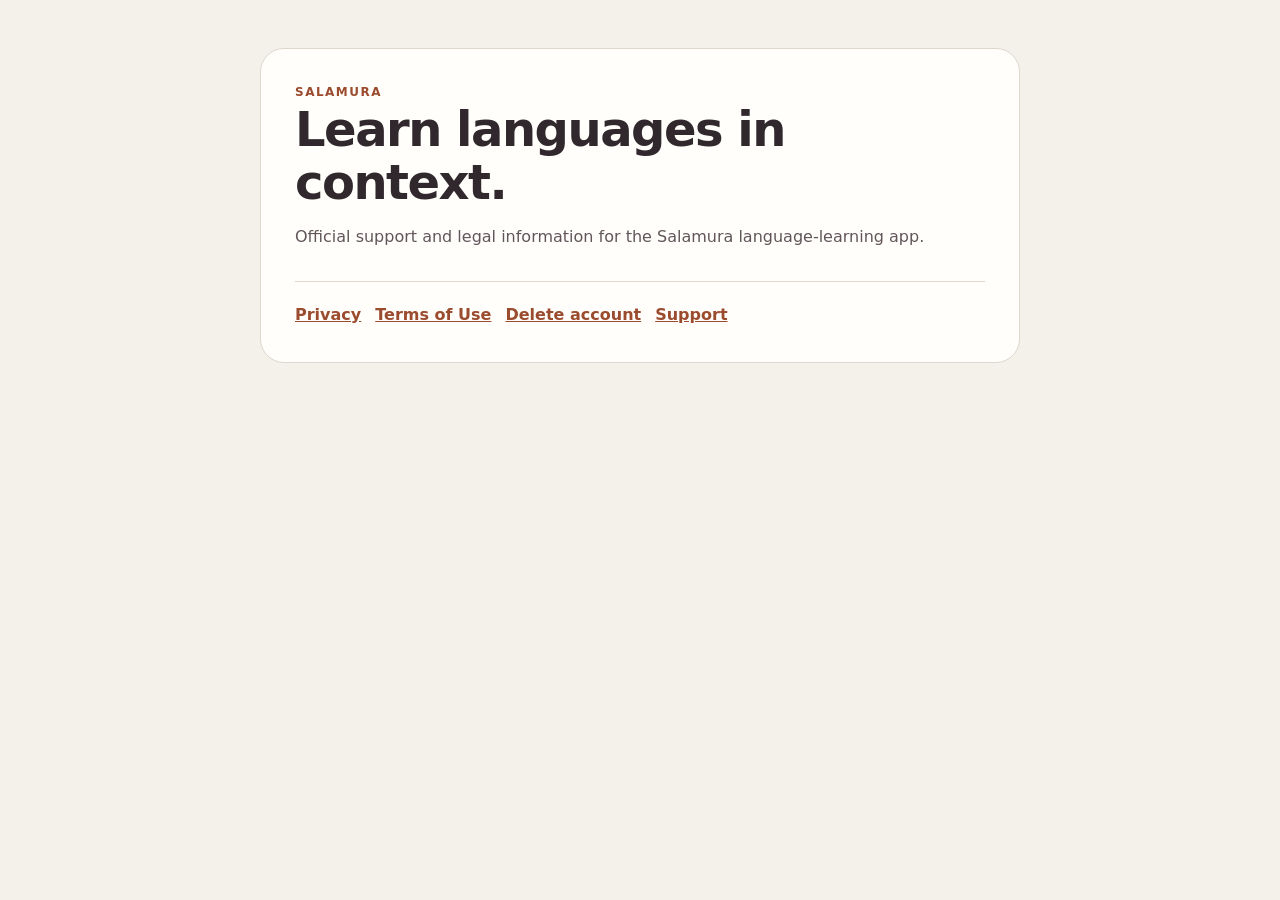
==== index.html @ 4c5d991f "Initial docs site" ====
<!doctype html><html lang="en"><head><meta charset="utf-8"><meta name="viewport" content="width=device-width,initial-scale=1"><title>Salamura</title><link rel="stylesheet" href="./_shared.css"></head><body><main><div class="brand">Salamura</div><h1>Learn languages in context.</h1><p>Official support and legal information for the Salamura language-learning app.</p><nav><a href="./privacy/">Privacy</a><a href="./terms/">Terms of Use</a><a href="./delete-account/">Delete account</a><a href="./support/">Support</a></nav></main></body></html>
---- _shared.css ----
:root{color-scheme:light;--bg:#f4f1ea;--card:#fffefa;--ink:#30282d;--muted:#62565c;--accent:#9b4b2e;--line:#ddd7cd}*{box-sizing:border-box}body{margin:0;background:var(--bg);color:var(--ink);font:16px/1.65 system-ui,-apple-system,BlinkMacSystemFont,"Segoe UI",sans-serif}main{width:min(760px,calc(100% - 32px));margin:48px auto;padding:34px;background:var(--card);border:1px solid var(--line);border-radius:24px}h1{margin:0 0 8px;font-size:clamp(32px,7vw,48px);line-height:1.1;letter-spacing:-1.5px}h2{margin-top:32px;font-size:21px}p,li{color:var(--muted)}a{color:var(--accent);font-weight:650}nav{display:flex;flex-wrap:wrap;gap:14px;margin-top:30px;padding-top:20px;border-top:1px solid var(--line)}.brand{font-weight:800;color:var(--accent);text-transform:uppercase;letter-spacing:1.5px;font-size:12px}.updated{font-size:13px;color:var(--muted)}@media(max-width:560px){main{margin:16px auto;padding:24px;border-radius:18px}}
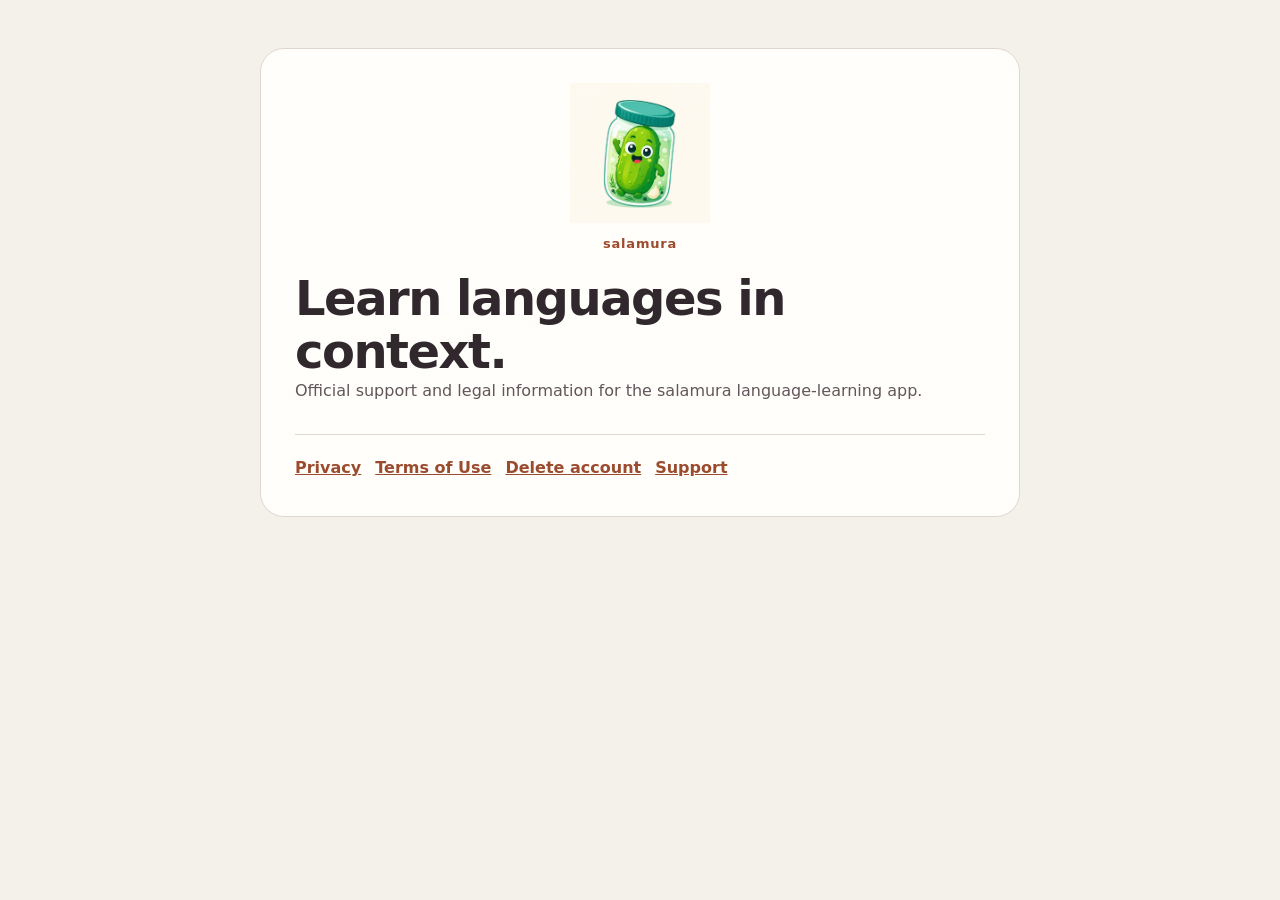
==== commit 33416657: "Add centered salamura logo" ====
--- a/index.html
+++ b/index.html
@@ -1 +1 @@
-<!doctype html><html lang="en"><head><meta charset="utf-8"><meta name="viewport" content="width=device-width,initial-scale=1"><title>Salamura</title><link rel="stylesheet" href="./_shared.css"></head><body><main><div class="brand">Salamura</div><h1>Learn languages in context.</h1><p>Official support and legal information for the Salamura language-learning app.</p><nav><a href="./privacy/">Privacy</a><a href="./terms/">Terms of Use</a><a href="./delete-account/">Delete account</a><a href="./support/">Support</a></nav></main></body></html>
+<!doctype html><html lang="en"><head><meta charset="utf-8"><meta name="viewport" content="width=device-width,initial-scale=1"><title>salamura</title><link rel="stylesheet" href="./_shared.css"></head><body><main><header class="hero"><img class="logo" src="./logo.png" alt="salamura logo"><div class="brand">salamura</div></header><h1 class="page-title">Learn languages in context.</h1><p class="lead">Official support and legal information for the salamura language-learning app.</p><nav><a href="./privacy/">Privacy</a><a href="./terms/">Terms of Use</a><a href="./delete-account/">Delete account</a><a href="./support/">Support</a></nav></main></body></html>
--- a/_shared.css
+++ b/_shared.css
@@ -1 +1 @@
-:root{color-scheme:light;--bg:#f4f1ea;--card:#fffefa;--ink:#30282d;--muted:#62565c;--accent:#9b4b2e;--line:#ddd7cd}*{box-sizing:border-box}body{margin:0;background:var(--bg);color:var(--ink);font:16px/1.65 system-ui,-apple-system,BlinkMacSystemFont,"Segoe UI",sans-serif}main{width:min(760px,calc(100% - 32px));margin:48px auto;padding:34px;background:var(--card);border:1px solid var(--line);border-radius:24px}h1{margin:0 0 8px;font-size:clamp(32px,7vw,48px);line-height:1.1;letter-spacing:-1.5px}h2{margin-top:32px;font-size:21px}p,li{color:var(--muted)}a{color:var(--accent);font-weight:650}nav{display:flex;flex-wrap:wrap;gap:14px;margin-top:30px;padding-top:20px;border-top:1px solid var(--line)}.brand{font-weight:800;color:var(--accent);text-transform:uppercase;letter-spacing:1.5px;font-size:12px}.updated{font-size:13px;color:var(--muted)}@media(max-width:560px){main{margin:16px auto;padding:24px;border-radius:18px}}
+:root{color-scheme:light;--bg:#f4f1ea;--card:#fffefa;--ink:#30282d;--muted:#62565c;--accent:#9b4b2e;--line:#ddd7cd}*{box-sizing:border-box}body{margin:0;background:var(--bg);color:var(--ink);font:16px/1.65 system-ui,-apple-system,BlinkMacSystemFont,"Segoe UI",sans-serif}main{width:min(760px,calc(100% - 32px));margin:48px auto;padding:34px;background:var(--card);border:1px solid var(--line);border-radius:24px}.hero{display:flex;flex-direction:column;align-items:center;text-align:center;gap:10px;margin-bottom:18px}.logo{width:min(140px,34vw);height:auto;display:block}.brand{font-weight:800;color:var(--accent);text-transform:none;letter-spacing:.8px;font-size:13px}.page-title{margin:0;font-size:clamp(32px,7vw,48px);line-height:1.1;letter-spacing:-1.5px}.lead{margin:0}.copy{text-align:left}h2{margin-top:32px;font-size:21px}p,li{color:var(--muted)}a{color:var(--accent);font-weight:650}nav{display:flex;flex-wrap:wrap;gap:14px;margin-top:30px;padding-top:20px;border-top:1px solid var(--line)}.updated{font-size:13px;color:var(--muted)}@media(max-width:560px){main{margin:16px auto;padding:24px;border-radius:18px}}
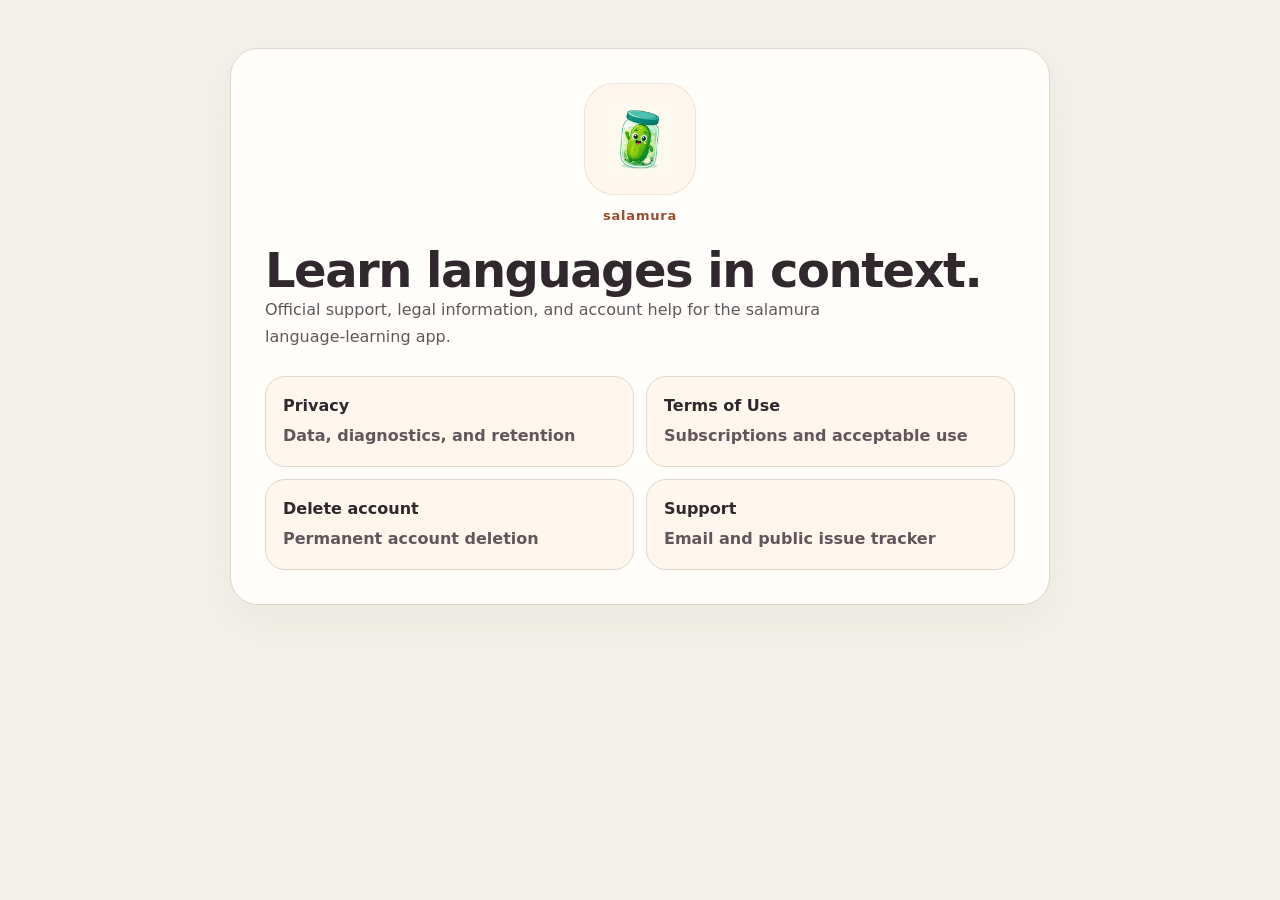
==== commit 5bbaaa85: "Polish docs landing and support pages" ====
--- a/index.html
+++ b/index.html
@@ -1 +1 @@
-<!doctype html><html lang="en"><head><meta charset="utf-8"><meta name="viewport" content="width=device-width,initial-scale=1"><title>salamura</title><link rel="stylesheet" href="./_shared.css"></head><body><main><header class="hero"><img class="logo" src="./logo.png" alt="salamura logo"><div class="brand">salamura</div></header><h1 class="page-title">Learn languages in context.</h1><p class="lead">Official support and legal information for the salamura language-learning app.</p><nav><a href="./privacy/">Privacy</a><a href="./terms/">Terms of Use</a><a href="./delete-account/">Delete account</a><a href="./support/">Support</a></nav></main></body></html>
+<!doctype html><html lang="en"><head><meta charset="utf-8"><meta name="viewport" content="width=device-width,initial-scale=1"><title>salamura</title><link rel="stylesheet" href="./_shared.css"></head><body><main><header class="hero"><div class="logoShell"><img class="logo" src="./logo.png" alt="salamura logo"></div><div class="brand">salamura</div></header><h1 class="page-title">Learn languages in context.</h1><p class="lead">Official support, legal information, and account help for the salamura language-learning app.</p><div class="linkGrid"><a class="linkCard" href="./privacy/"><span>Privacy</span><em>Data, diagnostics, and retention</em></a><a class="linkCard" href="./terms/"><span>Terms of Use</span><em>Subscriptions and acceptable use</em></a><a class="linkCard" href="./delete-account/"><span>Delete account</span><em>Permanent account deletion</em></a><a class="linkCard" href="./support/"><span>Support</span><em>Email and public issue tracker</em></a></div></main></body></html>
--- a/_shared.css
+++ b/_shared.css
@@ -1 +1 @@
-:root{color-scheme:light;--bg:#f4f1ea;--card:#fffefa;--ink:#30282d;--muted:#62565c;--accent:#9b4b2e;--line:#ddd7cd}*{box-sizing:border-box}body{margin:0;background:var(--bg);color:var(--ink);font:16px/1.65 system-ui,-apple-system,BlinkMacSystemFont,"Segoe UI",sans-serif}main{width:min(760px,calc(100% - 32px));margin:48px auto;padding:34px;background:var(--card);border:1px solid var(--line);border-radius:24px}.hero{display:flex;flex-direction:column;align-items:center;text-align:center;gap:10px;margin-bottom:18px}.logo{width:min(140px,34vw);height:auto;display:block}.brand{font-weight:800;color:var(--accent);text-transform:none;letter-spacing:.8px;font-size:13px}.page-title{margin:0;font-size:clamp(32px,7vw,48px);line-height:1.1;letter-spacing:-1.5px}.lead{margin:0}.copy{text-align:left}h2{margin-top:32px;font-size:21px}p,li{color:var(--muted)}a{color:var(--accent);font-weight:650}nav{display:flex;flex-wrap:wrap;gap:14px;margin-top:30px;padding-top:20px;border-top:1px solid var(--line)}.updated{font-size:13px;color:var(--muted)}@media(max-width:560px){main{margin:16px auto;padding:24px;border-radius:18px}}
+:root{color-scheme:light;--bg:#f4f1ea;--card:#fffefa;--ink:#30282d;--muted:#62565c;--accent:#9b4b2e;--line:#ddd7cd;--surface:#fff7ee}*{box-sizing:border-box}body{margin:0;background:var(--bg);color:var(--ink);font:16px/1.65 system-ui,-apple-system,BlinkMacSystemFont,"Segoe UI",sans-serif}main{width:min(820px,calc(100% - 32px));margin:48px auto;padding:34px;background:var(--card);border:1px solid var(--line);border-radius:28px;box-shadow:0 18px 50px rgba(76,56,36,.05)}.hero{display:flex;flex-direction:column;align-items:center;text-align:center;gap:10px;margin-bottom:18px}.logoShell{width:112px;height:112px;display:flex;align-items:center;justify-content:center;border-radius:30px;background:var(--surface);border:1px solid rgba(155,75,46,.12)}.logo{width:76px;height:76px;display:block}.brand{font-weight:800;color:var(--accent);text-transform:none;letter-spacing:.8px;font-size:13px}.page-title{margin:0;font-size:clamp(32px,7vw,48px);line-height:1.1;letter-spacing:-1.5px}.lead{margin:0;max-width:56ch}.copy{text-align:left}h2{margin-top:32px;font-size:21px}p,li{color:var(--muted)}a{color:var(--accent);font-weight:650}.linkGrid{display:grid;grid-template-columns:repeat(2,minmax(0,1fr));gap:12px;margin-top:26px}.linkCard{display:flex;flex-direction:column;gap:4px;min-height:88px;padding:16px 17px;border:1px solid var(--line);border-radius:20px;background:var(--surface);text-decoration:none}.linkCard span{font-weight:700;color:var(--ink)}.linkCard em{font-style:normal;color:var(--muted)}nav{display:flex;flex-wrap:wrap;gap:14px;margin-top:30px;padding-top:20px;border-top:1px solid var(--line)}.updated{font-size:13px;color:var(--muted)}@media(max-width:560px){main{margin:16px auto;padding:24px;border-radius:18px}.linkGrid{grid-template-columns:1fr}.logoShell{width:102px;height:102px}.logo{width:68px;height:68px}}
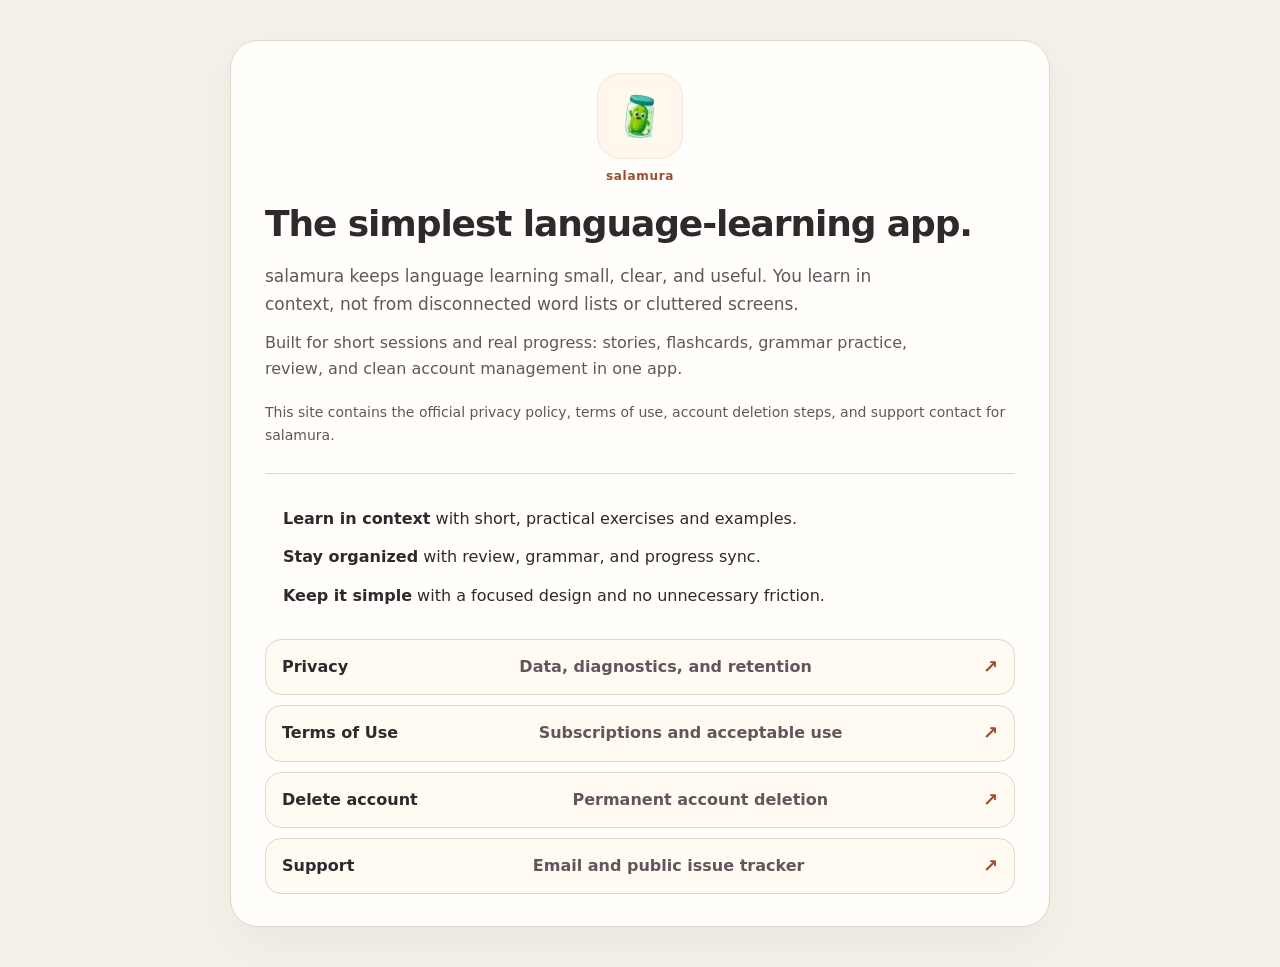
==== commit 8c37bbe7: "Refine docs landing copy and link styling" ====
--- a/index.html
+++ b/index.html
@@ -1 +1 @@
-<!doctype html><html lang="en"><head><meta charset="utf-8"><meta name="viewport" content="width=device-width,initial-scale=1"><title>salamura</title><link rel="stylesheet" href="./_shared.css"></head><body><main><header class="hero"><div class="logoShell"><img class="logo" src="./logo.png" alt="salamura logo"></div><div class="brand">salamura</div></header><h1 class="page-title">Learn languages in context.</h1><p class="lead">Official support, legal information, and account help for the salamura language-learning app.</p><div class="linkGrid"><a class="linkCard" href="./privacy/"><span>Privacy</span><em>Data, diagnostics, and retention</em></a><a class="linkCard" href="./terms/"><span>Terms of Use</span><em>Subscriptions and acceptable use</em></a><a class="linkCard" href="./delete-account/"><span>Delete account</span><em>Permanent account deletion</em></a><a class="linkCard" href="./support/"><span>Support</span><em>Email and public issue tracker</em></a></div></main></body></html>
+<!doctype html><html lang="en"><head><meta charset="utf-8"><meta name="viewport" content="width=device-width,initial-scale=1"><title>salamura</title><link rel="stylesheet" href="./_shared.css"></head><body><main><header class="hero"><div class="logoShell"><img class="logo" src="./logo.png" alt="salamura logo"></div><div class="brand">salamura</div></header><h1 class="page-title">The simplest language-learning app.</h1><p class="landingIntro">salamura keeps language learning small, clear, and useful. You learn in context, not from disconnected word lists or cluttered screens.</p><p class="landingPitch">Built for short sessions and real progress: stories, flashcards, grammar practice, review, and clean account management in one app.</p><p class="landingMeta">This site contains the official privacy policy, terms of use, account deletion steps, and support contact for salamura.</p><div class="featureBlock"><ul class="featureList"><li><strong>Learn in context</strong> with short, practical exercises and examples.</li><li><strong>Stay organized</strong> with review, grammar, and progress sync.</li><li><strong>Keep it simple</strong> with a focused design and no unnecessary friction.</li></ul></div><div class="linkGrid"><a class="linkCard" href="./privacy/"><span>Privacy</span><em>Data, diagnostics, and retention</em></a><a class="linkCard" href="./terms/"><span>Terms of Use</span><em>Subscriptions and acceptable use</em></a><a class="linkCard" href="./delete-account/"><span>Delete account</span><em>Permanent account deletion</em></a><a class="linkCard" href="./support/"><span>Support</span><em>Email and public issue tracker</em></a></div></main></body></html>
--- a/_shared.css
+++ b/_shared.css
@@ -1 +1 @@
-:root{color-scheme:light;--bg:#f4f1ea;--card:#fffefa;--ink:#30282d;--muted:#62565c;--accent:#9b4b2e;--line:#ddd7cd;--surface:#fff7ee}*{box-sizing:border-box}body{margin:0;background:var(--bg);color:var(--ink);font:16px/1.65 system-ui,-apple-system,BlinkMacSystemFont,"Segoe UI",sans-serif}main{width:min(820px,calc(100% - 32px));margin:48px auto;padding:34px;background:var(--card);border:1px solid var(--line);border-radius:28px;box-shadow:0 18px 50px rgba(76,56,36,.05)}.hero{display:flex;flex-direction:column;align-items:center;text-align:center;gap:10px;margin-bottom:18px}.logoShell{width:112px;height:112px;display:flex;align-items:center;justify-content:center;border-radius:30px;background:var(--surface);border:1px solid rgba(155,75,46,.12)}.logo{width:76px;height:76px;display:block}.brand{font-weight:800;color:var(--accent);text-transform:none;letter-spacing:.8px;font-size:13px}.page-title{margin:0;font-size:clamp(32px,7vw,48px);line-height:1.1;letter-spacing:-1.5px}.lead{margin:0;max-width:56ch}.copy{text-align:left}h2{margin-top:32px;font-size:21px}p,li{color:var(--muted)}a{color:var(--accent);font-weight:650}.linkGrid{display:grid;grid-template-columns:repeat(2,minmax(0,1fr));gap:12px;margin-top:26px}.linkCard{display:flex;flex-direction:column;gap:4px;min-height:88px;padding:16px 17px;border:1px solid var(--line);border-radius:20px;background:var(--surface);text-decoration:none}.linkCard span{font-weight:700;color:var(--ink)}.linkCard em{font-style:normal;color:var(--muted)}nav{display:flex;flex-wrap:wrap;gap:14px;margin-top:30px;padding-top:20px;border-top:1px solid var(--line)}.updated{font-size:13px;color:var(--muted)}@media(max-width:560px){main{margin:16px auto;padding:24px;border-radius:18px}.linkGrid{grid-template-columns:1fr}.logoShell{width:102px;height:102px}.logo{width:68px;height:68px}}
+:root{color-scheme:light;--bg:#f4f1ea;--card:#fffefa;--ink:#30282d;--muted:#62565c;--accent:#9b4b2e;--line:#ddd7cd;--surface:#fff7ee;--linkbg:#fffaf2}*{box-sizing:border-box}body{margin:0;background:var(--bg);color:var(--ink);font:16px/1.65 system-ui,-apple-system,BlinkMacSystemFont,"Segoe UI",sans-serif}main{width:min(820px,calc(100% - 32px));margin:40px auto;padding:32px 34px;background:var(--card);border:1px solid var(--line);border-radius:28px;box-shadow:0 18px 50px rgba(76,56,36,.05)}.hero{display:flex;flex-direction:column;align-items:center;text-align:center;gap:8px;margin-bottom:18px}.logoShell{width:86px;height:86px;display:flex;align-items:center;justify-content:center;border-radius:24px;background:var(--surface);border:1px solid rgba(155,75,46,.10)}.logo{width:56px;height:56px;display:block}.brand{font-weight:800;color:var(--accent);text-transform:none;letter-spacing:.7px;font-size:12px}.page-title{margin:0;font-size:clamp(24px,5vw,36px);line-height:1.08;letter-spacing:-1.1px}.lead{margin:0;max-width:60ch}.copy{text-align:left}h2{margin-top:28px;font-size:19px}p,li{color:var(--muted)}a{color:var(--accent);font-weight:650}.featureBlock{margin-top:26px;padding:18px 18px 4px;border-top:1px solid var(--line)}.featureList{display:grid;gap:12px;margin:14px 0 0;padding:0;list-style:none}.featureList li{padding:0;color:var(--ink)}.featureList strong{color:var(--ink)}.linkGrid{display:grid;grid-template-columns:1fr;gap:10px;margin-top:26px}.linkCard{display:flex;align-items:center;justify-content:space-between;gap:16px;padding:14px 16px;border:1px solid var(--line);border-radius:16px;background:var(--linkbg);text-decoration:none;transition:transform .12s ease,border-color .12s ease,background-color .12s ease}.linkCard:hover{transform:translateY(-1px);border-color:#cdbfb1;background:#fff6e9}.linkCard span{font-weight:700;color:var(--ink)}.linkCard em{font-style:normal;color:var(--muted);text-align:right}.linkCard::after{content:"↗";flex:0 0 auto;color:var(--accent);font-size:18px;line-height:1}.landingIntro{margin:18px 0 0;max-width:62ch;font-size:17px}.landingPitch{margin:12px 0 0;max-width:64ch}.landingMeta{margin-top:18px;color:var(--muted);font-size:14px}.landingNote{margin-top:14px;color:var(--muted);font-size:14px}.landingNote a{font-weight:700}.copyBlock{margin-top:6px}.pageBody{margin-top:22px}.pageBody h2:first-child{margin-top:0}nav{display:flex;flex-wrap:wrap;gap:14px;margin-top:30px;padding-top:20px;border-top:1px solid var(--line)}.updated{font-size:13px;color:var(--muted)}@media(max-width:560px){main{margin:16px auto;padding:22px;border-radius:18px}.linkCard{padding:13px 14px}.logoShell{width:78px;height:78px}.logo{width:50px;height:50px}.page-title{font-size:clamp(22px,8vw,30px)}.landingIntro,.landingPitch{font-size:16px}.linkCard em{font-size:14px}}
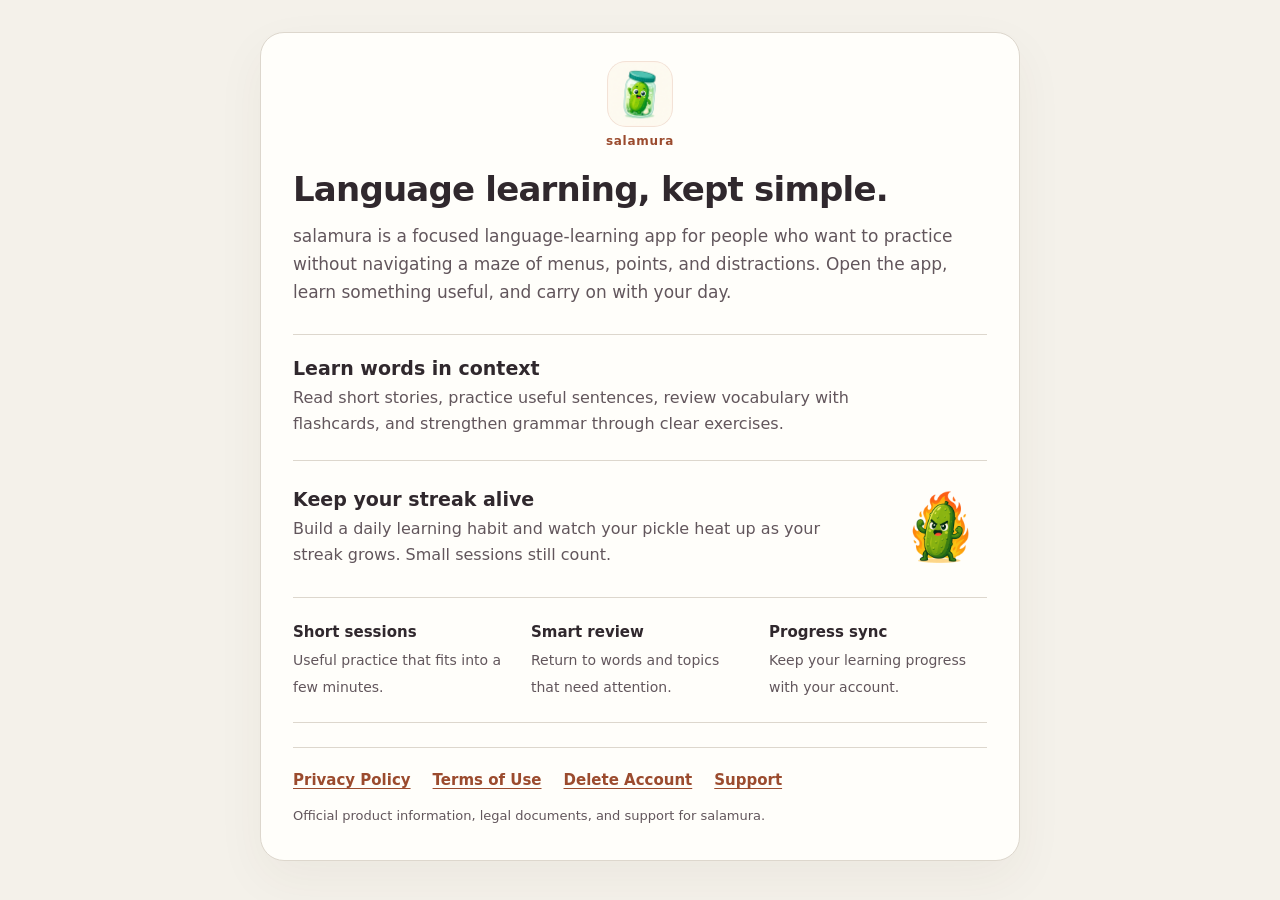
==== commit 6c40a234: "Redesign landing page around app features" ====
--- a/index.html
+++ b/index.html
@@ -1 +1,51 @@
-<!doctype html><html lang="en"><head><meta charset="utf-8"><meta name="viewport" content="width=device-width,initial-scale=1"><title>salamura</title><link rel="stylesheet" href="./_shared.css"></head><body><main><header class="hero"><div class="logoShell"><img class="logo" src="./logo.png" alt="salamura logo"></div><div class="brand">salamura</div></header><h1 class="page-title">The simplest language-learning app.</h1><p class="landingIntro">salamura keeps language learning small, clear, and useful. You learn in context, not from disconnected word lists or cluttered screens.</p><p class="landingPitch">Built for short sessions and real progress: stories, flashcards, grammar practice, review, and clean account management in one app.</p><p class="landingMeta">This site contains the official privacy policy, terms of use, account deletion steps, and support contact for salamura.</p><div class="featureBlock"><ul class="featureList"><li><strong>Learn in context</strong> with short, practical exercises and examples.</li><li><strong>Stay organized</strong> with review, grammar, and progress sync.</li><li><strong>Keep it simple</strong> with a focused design and no unnecessary friction.</li></ul></div><div class="linkGrid"><a class="linkCard" href="./privacy/"><span>Privacy</span><em>Data, diagnostics, and retention</em></a><a class="linkCard" href="./terms/"><span>Terms of Use</span><em>Subscriptions and acceptable use</em></a><a class="linkCard" href="./delete-account/"><span>Delete account</span><em>Permanent account deletion</em></a><a class="linkCard" href="./support/"><span>Support</span><em>Email and public issue tracker</em></a></div></main></body></html>
+<!doctype html>
+<html lang="en">
+<head>
+  <meta charset="utf-8">
+  <meta name="viewport" content="width=device-width,initial-scale=1">
+  <title>salamura · simple language learning</title>
+  <link rel="stylesheet" href="./_shared.css">
+</head>
+<body>
+  <main>
+    <header class="hero">
+      <div class="logoShell"><img class="logo" src="./logo.png" alt="salamura logo"></div>
+      <div class="brand">salamura</div>
+    </header>
+
+    <h1 class="page-title landingTitle">Language learning, kept simple.</h1>
+    <p class="landingIntro">salamura is a focused language-learning app for people who want to practice without navigating a maze of menus, points, and distractions. Open the app, learn something useful, and carry on with your day.</p>
+
+    <section class="featureRows" aria-label="salamura features">
+      <div class="featureRow">
+        <div>
+          <h2>Learn words in context</h2>
+          <p>Read short stories, practice useful sentences, review vocabulary with flashcards, and strengthen grammar through clear exercises.</p>
+        </div>
+      </div>
+
+      <div class="featureRow">
+        <div>
+          <h2>Keep your streak alive</h2>
+          <p>Build a daily learning habit and watch your pickle heat up as your streak grows. Small sessions still count.</p>
+        </div>
+        <img class="streakArt" src="./streak.png" alt="salamura's flaming pickle streak character">
+      </div>
+    </section>
+
+    <section class="highlights" aria-label="More app features">
+      <div class="highlight"><strong>Short sessions</strong><span>Useful practice that fits into a few minutes.</span></div>
+      <div class="highlight"><strong>Smart review</strong><span>Return to words and topics that need attention.</span></div>
+      <div class="highlight"><strong>Progress sync</strong><span>Keep your learning progress with your account.</span></div>
+    </section>
+
+    <nav class="siteLinks" aria-label="Information and support">
+      <a href="./privacy/">Privacy Policy</a>
+      <a href="./terms/">Terms of Use</a>
+      <a href="./delete-account/">Delete Account</a>
+      <a href="./support/">Support</a>
+    </nav>
+    <p class="siteNote">Official product information, legal documents, and support for salamura.</p>
+  </main>
+</body>
+</html>
--- a/_shared.css
+++ b/_shared.css
@@ -1 +1,164 @@
-:root{color-scheme:light;--bg:#f4f1ea;--card:#fffefa;--ink:#30282d;--muted:#62565c;--accent:#9b4b2e;--line:#ddd7cd;--surface:#fff7ee;--linkbg:#fffaf2}*{box-sizing:border-box}body{margin:0;background:var(--bg);color:var(--ink);font:16px/1.65 system-ui,-apple-system,BlinkMacSystemFont,"Segoe UI",sans-serif}main{width:min(820px,calc(100% - 32px));margin:40px auto;padding:32px 34px;background:var(--card);border:1px solid var(--line);border-radius:28px;box-shadow:0 18px 50px rgba(76,56,36,.05)}.hero{display:flex;flex-direction:column;align-items:center;text-align:center;gap:8px;margin-bottom:18px}.logoShell{width:86px;height:86px;display:flex;align-items:center;justify-content:center;border-radius:24px;background:var(--surface);border:1px solid rgba(155,75,46,.10)}.logo{width:56px;height:56px;display:block}.brand{font-weight:800;color:var(--accent);text-transform:none;letter-spacing:.7px;font-size:12px}.page-title{margin:0;font-size:clamp(24px,5vw,36px);line-height:1.08;letter-spacing:-1.1px}.lead{margin:0;max-width:60ch}.copy{text-align:left}h2{margin-top:28px;font-size:19px}p,li{color:var(--muted)}a{color:var(--accent);font-weight:650}.featureBlock{margin-top:26px;padding:18px 18px 4px;border-top:1px solid var(--line)}.featureList{display:grid;gap:12px;margin:14px 0 0;padding:0;list-style:none}.featureList li{padding:0;color:var(--ink)}.featureList strong{color:var(--ink)}.linkGrid{display:grid;grid-template-columns:1fr;gap:10px;margin-top:26px}.linkCard{display:flex;align-items:center;justify-content:space-between;gap:16px;padding:14px 16px;border:1px solid var(--line);border-radius:16px;background:var(--linkbg);text-decoration:none;transition:transform .12s ease,border-color .12s ease,background-color .12s ease}.linkCard:hover{transform:translateY(-1px);border-color:#cdbfb1;background:#fff6e9}.linkCard span{font-weight:700;color:var(--ink)}.linkCard em{font-style:normal;color:var(--muted);text-align:right}.linkCard::after{content:"↗";flex:0 0 auto;color:var(--accent);font-size:18px;line-height:1}.landingIntro{margin:18px 0 0;max-width:62ch;font-size:17px}.landingPitch{margin:12px 0 0;max-width:64ch}.landingMeta{margin-top:18px;color:var(--muted);font-size:14px}.landingNote{margin-top:14px;color:var(--muted);font-size:14px}.landingNote a{font-weight:700}.copyBlock{margin-top:6px}.pageBody{margin-top:22px}.pageBody h2:first-child{margin-top:0}nav{display:flex;flex-wrap:wrap;gap:14px;margin-top:30px;padding-top:20px;border-top:1px solid var(--line)}.updated{font-size:13px;color:var(--muted)}@media(max-width:560px){main{margin:16px auto;padding:22px;border-radius:18px}.linkCard{padding:13px 14px}.logoShell{width:78px;height:78px}.logo{width:50px;height:50px}.page-title{font-size:clamp(22px,8vw,30px)}.landingIntro,.landingPitch{font-size:16px}.linkCard em{font-size:14px}}
+:root {
+  color-scheme: light;
+  --bg: #f4f1ea;
+  --card: #fffefa;
+  --ink: #30282d;
+  --muted: #62565c;
+  --accent: #9b4b2e;
+  --line: #ddd7cd;
+  --surface: #fff7ee;
+}
+
+* { box-sizing: border-box; }
+
+body {
+  margin: 0;
+  background: var(--bg);
+  color: var(--ink);
+  font: 16px/1.65 system-ui, -apple-system, BlinkMacSystemFont, "Segoe UI", sans-serif;
+}
+
+main {
+  width: min(760px, calc(100% - 32px));
+  margin: 32px auto;
+  padding: 28px 32px 34px;
+  background: var(--card);
+  border: 1px solid var(--line);
+  border-radius: 24px;
+  box-shadow: 0 18px 50px rgba(76, 56, 36, .05);
+}
+
+.hero {
+  display: flex;
+  flex-direction: column;
+  align-items: center;
+  text-align: center;
+  gap: 5px;
+  margin-bottom: 18px;
+}
+
+.logoShell {
+  width: 66px;
+  height: 66px;
+  display: grid;
+  place-items: center;
+  overflow: hidden;
+  border: 1px solid rgba(155, 75, 46, .12);
+  border-radius: 19px;
+  background: var(--surface);
+}
+
+.logo {
+  width: 62px;
+  height: 62px;
+  display: block;
+}
+
+.brand {
+  color: var(--accent);
+  font-size: 12px;
+  font-weight: 800;
+  letter-spacing: .7px;
+}
+
+.page-title {
+  margin: 0;
+  font-size: clamp(25px, 4.5vw, 34px);
+  line-height: 1.12;
+  letter-spacing: -.8px;
+}
+
+.landingTitle {
+  max-width: 620px;
+  margin-top: 4px;
+}
+
+.lead { margin: 8px 0 0; max-width: 62ch; }
+.copy { text-align: left; }
+h2 { margin: 28px 0 8px; font-size: 19px; line-height: 1.25; }
+p, li { color: var(--muted); }
+a { color: var(--accent); font-weight: 650; text-decoration: underline; text-underline-offset: 3px; }
+a:hover { color: #71351f; }
+
+.landingIntro {
+  max-width: 62ch;
+  margin: 14px 0 0;
+  font-size: 17px;
+}
+
+.featureRows {
+  margin-top: 28px;
+  border-top: 1px solid var(--line);
+}
+
+.featureRow {
+  display: grid;
+  grid-template-columns: 1fr auto;
+  align-items: center;
+  gap: 24px;
+  padding: 22px 0;
+  border-bottom: 1px solid var(--line);
+}
+
+.featureRow h2 { margin: 0 0 4px; }
+.featureRow p { margin: 0; max-width: 55ch; }
+
+.streakArt {
+  width: 92px;
+  height: 92px;
+  object-fit: contain;
+}
+
+.highlights {
+  display: grid;
+  grid-template-columns: repeat(3, 1fr);
+  gap: 20px;
+  padding: 22px 0;
+  border-bottom: 1px solid var(--line);
+}
+
+.highlight strong {
+  display: block;
+  margin-bottom: 3px;
+  color: var(--ink);
+  font-size: 15px;
+}
+
+.highlight span { color: var(--muted); font-size: 14px; line-height: 1.45; }
+
+.siteLinks {
+  display: flex;
+  flex-wrap: wrap;
+  gap: 10px 22px;
+  margin-top: 24px;
+}
+
+.siteLinks a { font-size: 15px; }
+
+.siteNote {
+  margin: 12px 0 0;
+  color: var(--muted);
+  font-size: 13px;
+}
+
+.updated { margin-top: 5px; font-size: 13px; color: var(--muted); }
+
+nav {
+  display: flex;
+  flex-wrap: wrap;
+  gap: 14px 22px;
+  margin-top: 30px;
+  padding-top: 20px;
+  border-top: 1px solid var(--line);
+}
+
+@media (max-width: 560px) {
+  main { margin: 14px auto; padding: 22px 20px 28px; border-radius: 18px; }
+  .logoShell { width: 58px; height: 58px; border-radius: 17px; }
+  .logo { width: 54px; height: 54px; }
+  .page-title { font-size: 26px; }
+  .landingIntro { font-size: 16px; }
+  .featureRow { gap: 12px; }
+  .streakArt { width: 76px; height: 76px; }
+  .highlights { grid-template-columns: 1fr; gap: 14px; }
+}
